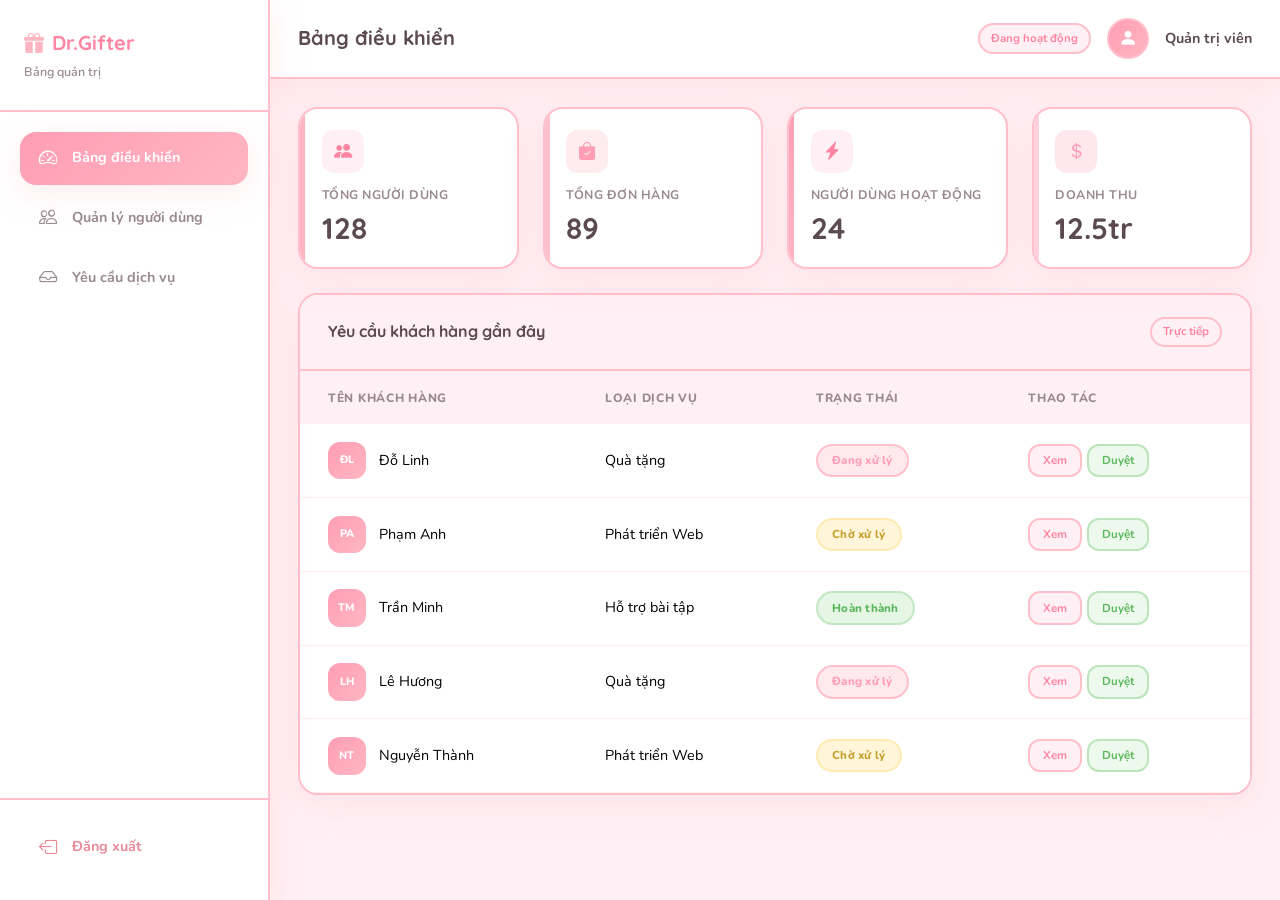
==== admin-dashboard.html @ 42ffdb9e "first commit" ====
<!DOCTYPE html>
<html lang="vi">
<head>
  <meta charset="UTF-8">
  <meta name="viewport" content="width=device-width, initial-scale=1.0">
  <title>Bảng điều khiển - Dr.Gifter</title>
  <link rel="preconnect" href="https://fonts.googleapis.com">
  <link rel="preconnect" href="https://fonts.gstatic.com" crossorigin>
  <link href="https://fonts.googleapis.com/css2?family=Nunito:wght@400;600;700;800&family=Quicksand:wght@500;600;700&display=swap" rel="stylesheet">
  <link href="https://cdn.jsdelivr.net/npm/bootstrap@5.3.3/dist/css/bootstrap.min.css" rel="stylesheet">
  <link rel="stylesheet" href="https://cdn.jsdelivr.net/npm/bootstrap-icons@1.11.3/font/bootstrap-icons.min.css">
  <link rel="stylesheet" href="style.css">
</head>
<body class="admin-dashboard-page">
  <div class="admin-wrapper d-flex">
    <aside class="admin-sidebar" id="adminSidebar">
      <div class="sidebar-header">
        <a href="index.html" class="sidebar-brand">
          <i class="bi bi-gift-fill"></i> Dr.Gifter
        </a>
        <p class="sidebar-subtitle">Bảng quản trị</p>
      </div>
      <nav class="sidebar-nav">
        <a href="#dashboard" class="sidebar-link active" data-section="dashboard">
          <span class="sidebar-link-pill">
            <i class="bi bi-speedometer2"></i>
            <span>Bảng điều khiển</span>
          </span>
        </a>
        <a href="#users" class="sidebar-link" data-section="users">
          <span class="sidebar-link-pill">
            <i class="bi bi-people"></i>
            <span>Quản lý người dùng</span>
          </span>
        </a>
        <a href="#requests" class="sidebar-link" data-section="requests">
          <span class="sidebar-link-pill">
            <i class="bi bi-inbox"></i>
            <span>Yêu cầu dịch vụ</span>
          </span>
        </a>
      </nav>
      <div class="sidebar-footer">
        <a href="admin-login.html" class="sidebar-link logout-link">
          <span class="sidebar-link-pill">
            <i class="bi bi-box-arrow-left"></i>
            <span>Đăng xuất</span>
          </span>
        </a>
      </div>
    </aside>

    <div class="admin-main flex-grow-1">
      <header class="admin-topbar d-flex align-items-center justify-content-between">
        <div class="d-flex align-items-center gap-3">
          <button class="btn sidebar-toggle-btn d-lg-none" id="sidebarToggle" type="button">
            <i class="bi bi-list"></i>
          </button>
          <h1 class="admin-page-title h5 mb-0 fw-bold" id="pageTitle">Bảng điều khiển</h1>
        </div>
        <div class="admin-profile d-flex align-items-center gap-3">
          <span class="admin-status d-none d-md-inline">Đang hoạt động</span>
          <div class="admin-avatar">
            <i class="bi bi-person-fill"></i>
          </div>
          <span class="admin-name d-none d-sm-inline">Quản trị viên</span>
        </div>
      </header>

      <main class="admin-content">
        <section id="dashboardSection" class="content-section active">
          <div class="row g-3 g-xl-4 mb-4">
            <div class="col-6 col-xl-3">
              <div class="metric-glass metric-purple">
                <div class="metric-icon"><i class="bi bi-people-fill"></i></div>
                <p class="metric-label">Tổng người dùng</p>
                <h2 class="metric-value">128</h2>
              </div>
            </div>
            <div class="col-6 col-xl-3">
              <div class="metric-glass metric-cyan">
                <div class="metric-icon"><i class="bi bi-bag-check-fill"></i></div>
                <p class="metric-label">Tổng đơn hàng</p>
                <h2 class="metric-value" id="totalOrdersMetric">89</h2>
              </div>
            </div>
            <div class="col-6 col-xl-3">
              <div class="metric-glass metric-mixed">
                <div class="metric-icon"><i class="bi bi-lightning-charge-fill"></i></div>
                <p class="metric-label">Người dùng hoạt động</p>
                <h2 class="metric-value" id="activeUsersMetric">24</h2>
              </div>
            </div>
            <div class="col-6 col-xl-3">
              <div class="metric-glass metric-green">
                <div class="metric-icon"><i class="bi bi-currency-dollar"></i></div>
                <p class="metric-label">Doanh thu</p>
                <h2 class="metric-value" id="revenueMetric">12,5tr</h2>
              </div>
            </div>
          </div>

          <div class="table-glass">
            <div class="table-glass-header">
              <h2 class="table-glass-title h6 fw-bold mb-0">Yêu cầu khách hàng gần đây</h2>
              <span class="admin-status">Trực tiếp</span>
            </div>
            <div class="table-responsive">
              <table class="table admin-table mb-0" id="requestsTable">
                <thead>
                  <tr>
                    <th>Tên khách hàng</th>
                    <th>Loại dịch vụ</th>
                    <th>Trạng thái</th>
                    <th>Thao tác</th>
                  </tr>
                </thead>
                <tbody id="requestsTableBody"></tbody>
              </table>
            </div>
          </div>
        </section>

        <section id="usersSection" class="content-section">
          <div class="panel-glass">
            <div class="panel-glass-body">
              <h2 class="panel-title h5 fw-bold mb-3">Quản lý người dùng</h2>
              <p class="panel-text mb-0">Quản lý người dùng đã đăng ký, vai trò và trạng thái tài khoản tại đây nhé.</p>
            </div>
          </div>
        </section>

        <section id="requestsSection" class="content-section">
          <div class="panel-glass">
            <div class="panel-glass-body">
              <h2 class="panel-title h5 fw-bold mb-3">Yêu cầu dịch vụ</h2>
              <p class="panel-text mb-0">Xem và quản lý tất cả yêu cầu dịch vụ từ khách hàng.</p>
            </div>
          </div>
        </section>
      </main>
    </div>
  </div>

  <div class="sidebar-overlay" id="sidebarOverlay"></div>

  <script src="https://cdn.jsdelivr.net/npm/bootstrap@5.3.3/dist/js/bootstrap.bundle.min.js"></script>
  <script src="app.js"></script>
</body>
</html>
---- style.css ----
:root {
  --pink-light: #ffc0cb;
  --pink-soft: #ffb6c1;
  --pink-pale: #fff0f5;
  --pink-deep: #ff9eb5;
  --pink-accent: #ff85a2;
  --white: #ffffff;
  --white-soft: #fffafa;
  --text-dark: #5c4a52;
  --text-muted: #9a8a90;
  --glass-border: rgba(255, 182, 193, 0.45);
  --gradient-main: linear-gradient(135deg, #ffb6c1, #ffc0cb, #ffd1dc);
  --gradient-btn: linear-gradient(135deg, #ff9eb5, #ffb6c1);
  --shadow-soft: 0 8px 32px rgba(255, 182, 193, 0.25);
  --shadow-hover: 0 12px 40px rgba(255, 158, 181, 0.35);
  --transition: all 0.3s ease;
  --radius: 20px;
  --radius-sm: 16px;
}

*,
*::before,
*::after {
  box-sizing: border-box;
}

html {
  scroll-behavior: smooth;
}

body {
  font-family: 'Nunito', 'Quicksand', system-ui, sans-serif;
  color: var(--text-dark);
  background-color: var(--pink-pale);
  overflow-x: hidden;
}

::selection {
  background: rgba(255, 182, 193, 0.5);
  color: var(--text-dark);
}

h1, h2, h3, h4, h5, h6 {
  font-family: 'Quicksand', 'Nunito', sans-serif;
  font-weight: 700;
}

.text-gradient {
  background: var(--gradient-main);
  -webkit-background-clip: text;
  -webkit-text-fill-color: transparent;
  background-clip: text;
}

.text-gradient-animated {
  background: linear-gradient(90deg, #ff9eb5, #ffb6c1, #ffc0cb, #ffb6c1);
  background-size: 300% 100%;
  -webkit-background-clip: text;
  -webkit-text-fill-color: transparent;
  background-clip: text;
  animation: gradientShift 5s ease infinite;
}

@keyframes gradientShift {
  0%, 100% { background-position: 0% 50%; }
  50% { background-position: 100% 50%; }
}

.btn-gradient {
  background: var(--gradient-btn);
  border: none;
  color: var(--white);
  font-weight: 700;
  transition: var(--transition);
  border-radius: var(--radius-sm);
}

.btn-gradient:hover {
  color: var(--white);
  transform: translateY(-4px) scale(1.03);
  box-shadow: var(--shadow-hover);
  animation: bounceBtn 0.5s ease;
}

@keyframes bounceBtn {
  0%, 100% { transform: translateY(-4px) scale(1.03); }
  50% { transform: translateY(-8px) scale(1.05); }
}

.mesh-bg {
  position: fixed;
  inset: 0;
  background-image:
    radial-gradient(ellipse at 20% 0%, rgba(255, 192, 203, 0.35) 0%, transparent 55%),
    radial-gradient(ellipse at 80% 100%, rgba(255, 240, 245, 0.6) 0%, transparent 55%),
    radial-gradient(ellipse at 50% 50%, rgba(255, 182, 193, 0.15) 0%, transparent 60%);
  pointer-events: none;
  z-index: 0;
}

.grid-overlay {
  position: fixed;
  inset: 0;
  background-image:
    radial-gradient(circle at 20% 30%, rgba(255, 182, 193, 0.08) 2px, transparent 2px),
    radial-gradient(circle at 80% 70%, rgba(255, 192, 203, 0.06) 2px, transparent 2px);
  background-size: 80px 80px;
  pointer-events: none;
  z-index: 0;
}

.bg-glow {
  position: fixed;
  border-radius: 50%;
  filter: blur(100px);
  opacity: 0.4;
  pointer-events: none;
  z-index: 0;
  animation: floatGlow 8s ease-in-out infinite;
}

.bg-glow-purple {
  width: 400px;
  height: 400px;
  background: var(--pink-light);
  top: -100px;
  right: -80px;
}

.bg-glow-cyan {
  width: 350px;
  height: 350px;
  background: var(--pink-soft);
  bottom: 10%;
  left: -80px;
  animation-delay: -4s;
}

@keyframes floatGlow {
  0%, 100% { transform: translate(0, 0); }
  50% { transform: translate(15px, -15px); }
}

.landing-page {
  position: relative;
  background: var(--pink-pale);
}

.landing-page > section,
.landing-page > footer,
.landing-page > nav {
  position: relative;
  z-index: 1;
}

.glass-nav {
  background: rgba(255, 255, 255, 0.85);
  backdrop-filter: blur(20px);
  -webkit-backdrop-filter: blur(20px);
  border: 2px solid var(--glass-border);
  border-radius: var(--radius);
  margin: 1rem auto 0;
  max-width: calc(100% - 2rem);
  padding: 0.65rem 1.25rem;
  transition: var(--transition);
  box-shadow: var(--shadow-soft);
}

.glass-nav.scrolled {
  background: rgba(255, 255, 255, 0.95);
  box-shadow: var(--shadow-hover);
}

.brand-glow {
  font-family: 'Quicksand', sans-serif;
  font-weight: 800;
  font-size: 1.4rem;
  color: var(--pink-accent) !important;
  text-decoration: none;
  display: flex;
  align-items: center;
  gap: 0.5rem;
  transition: var(--transition);
}

.brand-glow:hover {
  color: var(--pink-deep) !important;
  transform: scale(1.05);
}

.brand-icon {
  color: var(--pink-soft);
  font-size: 1.3rem;
}

.navbar-toggler-custom {
  border-color: var(--glass-border);
  border-radius: 12px;
}

.navbar-toggler-custom .navbar-toggler-icon {
  filter: none;
  background-image: url("data:image/svg+xml,%3csvg xmlns='http://www.w3.org/2000/svg' viewBox='0 0 30 30'%3e%3cpath stroke='rgba%28255, 133, 162, 1%29' stroke-linecap='round' stroke-miterlimit='10' stroke-width='2' d='M4 7h22M4 15h22M4 23h22'/%3e%3c/svg%3e");
}

.nav-link-animated {
  color: var(--text-muted) !important;
  font-weight: 600;
  padding: 0.5rem 1rem !important;
  position: relative;
  transition: var(--transition);
  border-radius: 12px;
}

.nav-link-animated::after {
  content: '';
  position: absolute;
  bottom: 2px;
  left: 50%;
  width: 0;
  height: 3px;
  background: var(--gradient-btn);
  transition: var(--transition);
  transform: translateX(-50%);
  border-radius: 3px;
}

.nav-link-animated:hover,
.nav-link-animated.active {
  color: var(--pink-accent) !important;
}

.nav-link-animated:hover::after,
.nav-link-animated.active::after {
  width: 60%;
}

.nav-link-btn {
  background: var(--gradient-btn);
  border: none;
  border-radius: var(--radius-sm);
  color: var(--white) !important;
  padding: 0.45rem 1.35rem !important;
  margin-top: 0.5rem;
  transition: var(--transition);
  font-weight: 700;
}

@media (min-width: 992px) {
  .nav-link-btn {
    margin-top: 0;
  }
}

.nav-link-btn:hover {
  color: var(--white) !important;
  transform: translateY(-3px) scale(1.05);
  box-shadow: var(--shadow-hover);
}

.hero-section {
  min-height: 100vh;
  padding: 8rem 0 5rem;
  background: transparent;
}

.hero-badge {
  display: inline-block;
  padding: 0.4rem 1.1rem;
  background: var(--white);
  border: 2px solid var(--pink-light);
  border-radius: var(--radius);
  font-size: 0.85rem;
  font-weight: 700;
  color: var(--pink-accent);
  margin-bottom: 1.75rem;
  box-shadow: var(--shadow-soft);
  animation: fadeInUp 0.8s ease forwards;
}

.hero-title {
  line-height: 1.2;
  color: var(--text-dark);
  animation: fadeInUp 0.8s ease 0.15s forwards;
  opacity: 0;
}

.hero-description {
  color: var(--text-muted);
  max-width: 34rem;
  font-size: 1.1rem;
  line-height: 1.8;
  animation: fadeInUp 0.8s ease 0.3s forwards;
  opacity: 0;
}

.hero-cta-wrap {
  animation: fadeInUp 0.8s ease 0.45s forwards;
  opacity: 0;
}

@keyframes fadeInUp {
  from {
    opacity: 0;
    transform: translateY(20px);
  }
  to {
    opacity: 1;
    transform: translateY(0);
  }
}

.cta-button {
  padding: 0.9rem 2.5rem;
  border-radius: var(--radius);
  font-size: 1rem;
}

.pulse-glow {
  animation: pulseGlow 2.5s ease-in-out infinite;
}

@keyframes pulseGlow {
  0%, 100% {
    box-shadow: 0 6px 25px rgba(255, 182, 193, 0.4);
  }
  50% {
    box-shadow: 0 10px 40px rgba(255, 158, 181, 0.55);
  }
}

.hero-visual {
  position: relative;
  width: 320px;
  height: 320px;
  display: flex;
  align-items: center;
  justify-content: center;
  animation: fadeInUp 1s ease 0.5s forwards;
  opacity: 0;
}

.hero-ring {
  position: absolute;
  border-radius: 50%;
  border: 2px dashed var(--pink-light);
}

.hero-ring-1 {
  width: 100%;
  height: 100%;
  animation: spinSlow 25s linear infinite;
}

.hero-ring-2 {
  width: 78%;
  height: 78%;
  border-color: var(--pink-soft);
  animation: spinSlow 18s linear infinite reverse;
}

.hero-ring-3 {
  width: 55%;
  height: 55%;
  border-style: solid;
  border-color: rgba(255, 192, 203, 0.5);
  animation: spinSlow 12s linear infinite;
}

@keyframes spinSlow {
  from { transform: rotate(0deg); }
  to { transform: rotate(360deg); }
}

.hero-icon-wrap {
  width: 140px;
  height: 140px;
  display: flex;
  align-items: center;
  justify-content: center;
  background: var(--white);
  border: 3px solid var(--pink-light);
  border-radius: 50%;
  font-size: 4rem;
  color: var(--pink-accent);
  box-shadow: var(--shadow-soft);
  animation: iconBounce 3s ease-in-out infinite;
}

@keyframes iconBounce {
  0%, 100% { transform: translateY(0); }
  50% { transform: translateY(-8px); }
}

.services-section {
  padding: 6rem 0;
  background: linear-gradient(180deg, transparent 0%, rgba(255, 240, 245, 0.8) 100%);
}

.section-badge {
  display: inline-block;
  font-size: 0.8rem;
  font-weight: 700;
  text-transform: uppercase;
  letter-spacing: 0.1em;
  color: var(--pink-accent);
  padding: 0.35rem 1rem;
  background: var(--white);
  border-radius: var(--radius);
  border: 2px solid var(--pink-light);
}

.section-title {
  font-size: 2.25rem;
  color: var(--text-dark);
}

.section-subtitle {
  color: var(--text-muted);
  font-size: 1.05rem;
  max-width: 28rem;
  margin: 0 auto;
}

.glass-card {
  background: var(--white);
  border: 2px solid var(--pink-light);
  border-radius: var(--radius);
  transition: var(--transition);
  overflow: hidden;
  box-shadow: var(--shadow-soft);
}

.service-card:hover {
  transform: translateY(-10px) scale(1.03);
  border-color: var(--pink-soft);
  box-shadow: var(--shadow-hover);
  animation: cardBounce 0.4s ease;
}

@keyframes cardBounce {
  0%, 100% { transform: translateY(-10px) scale(1.03); }
  50% { transform: translateY(-14px) scale(1.04); }
}

.service-card-inner {
  height: 100%;
}

.service-icon {
  width: 4.5rem;
  height: 4.5rem;
  margin: 0 auto;
  display: flex;
  align-items: center;
  justify-content: center;
  border-radius: var(--radius-sm);
  font-size: 1.6rem;
  color: var(--white);
  transition: var(--transition);
}

.service-card:hover .service-icon {
  transform: scale(1.15) rotate(-5deg);
}

.service-icon-purple {
  background: linear-gradient(135deg, #ffb6c1, #ffc0cb);
  box-shadow: 0 6px 20px rgba(255, 182, 193, 0.5);
}

.service-icon-cyan {
  background: linear-gradient(135deg, #ffc0cb, #ffd1dc);
  box-shadow: 0 6px 20px rgba(255, 192, 203, 0.5);
}

.service-icon-mixed {
  background: var(--gradient-main);
  box-shadow: 0 6px 20px rgba(255, 158, 181, 0.4);
}

.service-title {
  color: var(--text-dark);
  margin-bottom: 0.75rem;
}

.service-text {
  color: var(--text-muted);
  font-size: 0.95rem;
  line-height: 1.7;
  margin-bottom: 0;
}

.stats-section {
  padding: 5rem 0;
  background: var(--white-soft);
  position: relative;
}

.stat-glass {
  padding: 2rem 1.25rem;
  background: var(--white);
  border: 2px solid var(--pink-light);
  border-radius: var(--radius);
  transition: var(--transition);
  box-shadow: var(--shadow-soft);
}

.stat-glass:hover {
  border-color: var(--pink-soft);
  transform: translateY(-6px) scale(1.02);
  box-shadow: var(--shadow-hover);
}

.stat-number {
  font-family: 'Quicksand', sans-serif;
  font-size: 2.75rem;
  font-weight: 800;
  margin-bottom: 0.5rem;
  line-height: 1;
}

.glow-text {
  background: var(--gradient-main);
  -webkit-background-clip: text;
  -webkit-text-fill-color: transparent;
  background-clip: text;
}

.stat-label {
  color: var(--text-muted);
  font-size: 0.9rem;
  font-weight: 600;
}

.site-footer {
  background: var(--white);
  border-top: 2px solid var(--pink-light);
  padding: 2rem 0;
}

.social-links {
  display: flex;
  gap: 0.85rem;
  justify-content: center;
}

@media (min-width: 768px) {
  .social-links {
    justify-content: flex-start;
  }
}

.social-link {
  display: inline-flex;
  align-items: center;
  justify-content: center;
  width: 2.85rem;
  height: 2.85rem;
  border-radius: var(--radius-sm);
  background: var(--pink-pale);
  border: 2px solid var(--pink-light);
  color: var(--pink-accent);
  font-size: 1.15rem;
  text-decoration: none;
  transition: var(--transition);
}

.social-link:hover {
  color: var(--white);
  background: var(--gradient-btn);
  border-color: transparent;
  transform: translateY(-4px) scale(1.1);
  box-shadow: var(--shadow-hover);
}

.copyright {
  color: var(--text-muted);
  font-size: 0.85rem;
}

.auth-page,
.admin-auth-page {
  min-height: 100vh;
  background: linear-gradient(160deg, #fff0f5 0%, #ffffff 40%, #fff5f8 100%);
  position: relative;
  overflow: hidden;
}

.auth-page .container,
.admin-auth-page .container {
  position: relative;
  z-index: 2;
}

.auth-bg-shape {
  position: fixed;
  border-radius: 50%;
  filter: blur(80px);
  opacity: 0.5;
  pointer-events: none;
  animation: authFloat 10s ease-in-out infinite;
  z-index: 1;
}

.auth-bg-shape-1 {
  width: 350px;
  height: 350px;
  background: var(--pink-light);
  top: -80px;
  right: -60px;
}

.auth-bg-shape-2 {
  width: 300px;
  height: 300px;
  background: var(--pink-soft);
  bottom: -80px;
  left: -80px;
  animation-delay: -5s;
}

.auth-bg-shape-3 {
  width: 200px;
  height: 200px;
  background: #ffd1dc;
  top: 45%;
  left: 55%;
  transform: translate(-50%, -50%);
  opacity: 0.35;
  animation-delay: -2.5s;
}

.auth-bg-shape-4 {
  width: 280px;
  height: 280px;
  background: var(--pink-light);
  top: 25%;
  left: 15%;
  opacity: 0.4;
  animation-delay: -7s;
}

@keyframes authFloat {
  0%, 100% { transform: translate(0, 0); }
  33% { transform: translate(12px, -15px); }
  66% { transform: translate(-8px, 12px); }
}

.glass-auth-card {
  background: var(--white);
  border: 2px solid var(--pink-light);
  border-radius: var(--radius);
  box-shadow: var(--shadow-soft);
  transition: var(--transition);
  animation: cardFloat 6s ease-in-out infinite;
}

@keyframes cardFloat {
  0%, 100% { transform: translateY(0); }
  50% { transform: translateY(-6px); }
}

.glass-auth-card:hover {
  border-color: var(--pink-soft);
  box-shadow: var(--shadow-hover);
}

.auth-brand {
  font-family: 'Quicksand', sans-serif;
  font-weight: 800;
  font-size: 1.5rem;
  color: var(--pink-accent);
  text-decoration: none;
  display: inline-flex;
  align-items: center;
  gap: 0.5rem;
  transition: var(--transition);
}

.auth-brand i {
  color: var(--pink-soft);
}

.auth-brand:hover {
  color: var(--pink-deep);
}

.auth-title {
  color: var(--text-dark);
}

.auth-subtitle {
  color: var(--text-muted);
  font-size: 0.95rem;
  margin-bottom: 0;
}

.floating-group {
  position: relative;
}

.floating-group label {
  position: absolute;
  left: 1rem;
  top: 50%;
  transform: translateY(-50%);
  color: var(--text-muted);
  font-size: 0.95rem;
  font-weight: 600;
  pointer-events: none;
  transition: var(--transition);
}

.glass-input {
  background: var(--pink-pale);
  border: 2px solid var(--pink-light);
  border-radius: var(--radius-sm);
  color: var(--text-dark);
  padding: 1.05rem 1rem;
  height: auto;
  transition: var(--transition);
}

.glass-input:focus {
  background: var(--white);
  border-color: var(--pink-soft);
  color: var(--text-dark);
  box-shadow: 0 0 0 4px rgba(255, 182, 193, 0.35), 0 0 20px rgba(255, 192, 203, 0.4);
  outline: none;
}

.glass-input:focus + label,
.glass-input:not(:placeholder-shown) + label {
  top: 0;
  left: 0.75rem;
  font-size: 0.72rem;
  background: var(--white);
  padding: 0 0.4rem;
  color: var(--pink-accent);
  font-weight: 700;
}

.glass-check {
  background-color: var(--pink-pale);
  border-color: var(--pink-light);
  border-radius: 6px;
}

.glass-check:checked {
  background-color: var(--pink-accent);
  border-color: var(--pink-accent);
}

.auth-check-label {
  color: var(--text-muted);
  font-size: 0.9rem;
  font-weight: 600;
}

.auth-submit-btn {
  padding: 0.9rem;
  border-radius: var(--radius-sm);
  font-weight: 700;
  font-size: 1rem;
}

.auth-link {
  color: var(--pink-accent);
  text-decoration: none;
  font-weight: 700;
  transition: var(--transition);
}

.auth-link:hover {
  color: var(--pink-deep);
}

.auth-footer-text {
  color: var(--text-muted);
  font-size: 0.9rem;
}

.admin-shield-icon {
  width: 4rem;
  height: 4rem;
  margin: 0 auto;
  display: flex;
  align-items: center;
  justify-content: center;
  background: var(--gradient-btn);
  border-radius: var(--radius-sm);
  font-size: 1.75rem;
  color: var(--white);
  box-shadow: var(--shadow-soft);
}

.admin-glass-card {
  border-color: var(--pink-soft);
}

.admin-dashboard-page {
  background: var(--pink-pale);
  min-height: 100vh;
}

.admin-wrapper {
  min-height: 100vh;
}

.admin-sidebar {
  width: 270px;
  background: var(--white);
  border-right: 2px solid var(--pink-light);
  display: flex;
  flex-direction: column;
  position: fixed;
  top: 0;
  left: 0;
  height: 100vh;
  z-index: 1040;
  transform: translateX(-100%);
  transition: var(--transition);
  box-shadow: var(--shadow-soft);
}

.admin-sidebar.show {
  transform: translateX(0);
}

@media (min-width: 992px) {
  .admin-sidebar {
    transform: translateX(0);
    position: sticky;
    top: 0;
  }
}

.sidebar-header {
  padding: 1.75rem 1.5rem;
  border-bottom: 2px solid var(--pink-light);
}

.sidebar-brand {
  font-family: 'Quicksand', sans-serif;
  font-weight: 800;
  font-size: 1.25rem;
  color: var(--pink-accent);
  text-decoration: none;
  display: flex;
  align-items: center;
  gap: 0.5rem;
}

.sidebar-brand i {
  color: var(--pink-soft);
}

.sidebar-subtitle {
  color: var(--text-muted);
  font-size: 0.78rem;
  margin: 0.3rem 0 0;
  font-weight: 600;
}

.sidebar-nav {
  flex: 1;
  padding: 1.25rem 0.75rem;
}

.sidebar-link {
  display: block;
  text-decoration: none;
  margin-bottom: 0.4rem;
  padding: 0 0.5rem;
}

.sidebar-link-pill {
  display: flex;
  align-items: center;
  gap: 0.85rem;
  padding: 0.8rem 1.1rem;
  border-radius: var(--radius-sm);
  color: var(--text-muted);
  font-size: 0.9rem;
  font-weight: 700;
  transition: var(--transition);
}

.sidebar-link-pill i {
  font-size: 1.15rem;
  width: 1.3rem;
  text-align: center;
}

.sidebar-link:hover .sidebar-link-pill {
  color: var(--pink-accent);
  background: var(--pink-pale);
}

.sidebar-link.active .sidebar-link-pill {
  background: var(--gradient-btn);
  color: var(--white);
  box-shadow: var(--shadow-soft);
}

.sidebar-footer {
  padding: 1.25rem 0.75rem;
  border-top: 2px solid var(--pink-light);
}

.logout-link .sidebar-link-pill {
  color: #e88a9a;
}

.logout-link:hover .sidebar-link-pill {
  background: rgba(255, 182, 193, 0.2);
  color: #e88a9a;
}

.admin-main {
  min-height: 100vh;
  width: 100%;
  background: var(--pink-pale);
}

@media (min-width: 992px) {
  .admin-main {
    width: calc(100% - 270px);
  }
}

.admin-topbar {
  background: var(--white);
  border-bottom: 2px solid var(--pink-light);
  padding: 1.1rem 1.75rem;
  position: sticky;
  top: 0;
  z-index: 100;
  box-shadow: var(--shadow-soft);
}

.sidebar-toggle-btn {
  background: var(--pink-pale);
  border: 2px solid var(--pink-light);
  color: var(--pink-accent);
  padding: 0.45rem 0.7rem;
  border-radius: var(--radius-sm);
  transition: var(--transition);
}

.sidebar-toggle-btn:hover {
  background: var(--pink-light);
  color: var(--white);
}

.admin-page-title {
  color: var(--text-dark);
}

.admin-profile {
  color: var(--text-dark);
}

.admin-status {
  font-size: 0.72rem;
  color: var(--pink-accent);
  background: var(--pink-pale);
  border: 2px solid var(--pink-light);
  padding: 0.3rem 0.7rem;
  border-radius: var(--radius);
  font-weight: 700;
}

.admin-avatar {
  width: 2.6rem;
  height: 2.6rem;
  display: flex;
  align-items: center;
  justify-content: center;
  background: var(--gradient-btn);
  border-radius: 50%;
  font-size: 1.15rem;
  color: var(--white);
  border: 2px solid var(--pink-light);
}

.admin-name {
  font-size: 0.9rem;
  font-weight: 700;
  color: var(--text-dark);
}

.admin-content {
  padding: 1.75rem;
  max-width: 1400px;
}

.metric-glass {
  background: var(--white);
  border: 2px solid var(--pink-light);
  border-radius: var(--radius);
  padding: 1.35rem;
  transition: var(--transition);
  position: relative;
  overflow: hidden;
  box-shadow: var(--shadow-soft);
}

.metric-glass::before {
  content: '';
  position: absolute;
  top: 0;
  left: 0;
  width: 5px;
  height: 100%;
  border-radius: 5px 0 0 5px;
}

.metric-glass:hover {
  transform: translateY(-5px) scale(1.02);
  border-color: var(--pink-soft);
  box-shadow: var(--shadow-hover);
}

.metric-purple::before { background: #ffb6c1; }
.metric-cyan::before { background: #ffc0cb; }
.metric-mixed::before { background: var(--gradient-btn); }
.metric-green::before { background: #ffd1dc; }

.metric-icon {
  width: 2.65rem;
  height: 2.65rem;
  display: flex;
  align-items: center;
  justify-content: center;
  border-radius: 12px;
  font-size: 1.15rem;
  margin-bottom: 0.85rem;
}

.metric-purple .metric-icon {
  background: var(--pink-pale);
  color: var(--pink-accent);
}

.metric-cyan .metric-icon {
  background: rgba(255, 192, 203, 0.3);
  color: var(--pink-deep);
}

.metric-mixed .metric-icon {
  background: var(--pink-pale);
  color: var(--pink-accent);
}

.metric-green .metric-icon {
  background: rgba(255, 209, 220, 0.5);
  color: var(--pink-deep);
}

.metric-label {
  color: var(--text-muted);
  font-size: 0.78rem;
  margin-bottom: 0.3rem;
  font-weight: 700;
  text-transform: uppercase;
  letter-spacing: 0.04em;
}

.metric-value {
  font-family: 'Quicksand', sans-serif;
  font-size: 1.85rem;
  font-weight: 800;
  color: var(--text-dark);
  margin: 0;
}

.table-glass {
  background: var(--white);
  border: 2px solid var(--pink-light);
  border-radius: var(--radius);
  overflow: hidden;
  box-shadow: var(--shadow-soft);
}

.table-glass-header {
  padding: 1.35rem 1.75rem;
  border-bottom: 2px solid var(--pink-light);
  display: flex;
  align-items: center;
  justify-content: space-between;
  background: var(--pink-pale);
}

.table-glass-title {
  color: var(--text-dark);
}

.admin-table {
  color: var(--text-dark);
  margin: 0;
}

.admin-table thead th {
  background: var(--pink-pale);
  color: var(--text-muted);
  font-size: 0.75rem;
  font-weight: 800;
  text-transform: uppercase;
  letter-spacing: 0.06em;
  border: none;
  padding: 1.1rem 1.75rem;
}

.admin-table tbody td {
  padding: 1.1rem 1.75rem;
  border-color: rgba(255, 182, 193, 0.25);
  vertical-align: middle;
  font-size: 0.9rem;
}

.admin-table tbody tr {
  transition: var(--transition);
}

.admin-table tbody tr:nth-child(even) {
  background: rgba(255, 240, 245, 0.5);
}

.admin-table tbody tr:hover {
  background: rgba(255, 192, 203, 0.15);
}

.client-cell {
  display: flex;
  align-items: center;
  gap: 0.85rem;
}

.client-avatar {
  width: 2.35rem;
  height: 2.35rem;
  display: flex;
  align-items: center;
  justify-content: center;
  background: var(--gradient-btn);
  border-radius: 12px;
  font-size: 0.68rem;
  font-weight: 800;
  color: var(--white);
  flex-shrink: 0;
}

.status-badge {
  display: inline-block;
  padding: 0.38rem 0.9rem;
  border-radius: var(--radius);
  font-size: 0.72rem;
  font-weight: 800;
  letter-spacing: 0.02em;
}

.status-pending {
  background: rgba(255, 230, 150, 0.35);
  color: #c9a030;
  border: 2px solid rgba(255, 220, 120, 0.4);
}

.status-progress {
  background: rgba(255, 192, 203, 0.35);
  color: var(--pink-deep);
  border: 2px solid var(--pink-light);
}

.status-completed {
  background: rgba(180, 230, 180, 0.35);
  color: #5cb85c;
  border: 2px solid rgba(140, 210, 140, 0.4);
}

.btn-action {
  font-size: 0.72rem;
  padding: 0.38rem 0.8rem;
  border-radius: 12px;
  font-weight: 700;
  transition: var(--transition);
  margin-right: 0.35rem;
}

.btn-action-view {
  background: var(--pink-pale);
  border: 2px solid var(--pink-light);
  color: var(--pink-accent);
}

.btn-action-view:hover {
  border-color: var(--pink-soft);
  color: var(--white);
  background: var(--pink-soft);
}

.btn-action-approve {
  background: rgba(180, 230, 180, 0.25);
  border: 2px solid rgba(140, 210, 140, 0.5);
  color: #5cb85c;
}

.btn-action-approve:hover {
  background: rgba(140, 210, 140, 0.4);
  color: #4a9e4a;
}

.panel-glass {
  background: var(--white);
  border: 2px solid var(--pink-light);
  border-radius: var(--radius);
  box-shadow: var(--shadow-soft);
}

.panel-glass-body {
  padding: 2.5rem;
}

.panel-title {
  color: var(--text-dark);
}

.panel-text {
  color: var(--text-muted);
  line-height: 1.8;
}

.content-section {
  display: none;
  animation: sectionFade 0.35s ease;
}

.content-section.active {
  display: block;
}

@keyframes sectionFade {
  from { opacity: 0; transform: translateY(8px); }
  to { opacity: 1; transform: translateY(0); }
}

.sidebar-overlay {
  display: none;
  position: fixed;
  inset: 0;
  background: rgba(255, 182, 193, 0.3);
  backdrop-filter: blur(4px);
  z-index: 1030;
}

.sidebar-overlay.show {
  display: block;
}

@media (min-width: 992px) {
  .sidebar-overlay {
    display: none !important;
  }
}

.form-alert {
  font-size: 0.875rem;
  border-radius: var(--radius-sm);
  font-weight: 600;
}

.form-alert.alert-success {
  background: rgba(180, 230, 180, 0.3);
  color: #5cb85c;
  border: 2px solid rgba(140, 210, 140, 0.4);
}

.form-alert.alert-danger {
  background: rgba(255, 182, 193, 0.3);
  color: #e88a9a;
  border: 2px solid var(--pink-light);
}

@media (max-width: 767px) {
  .hero-title {
    font-size: 2rem;
  }

  .section-title {
    font-size: 1.85rem;
  }

  .stat-number {
    font-size: 2rem;
  }

  .glass-nav {
    border-radius: var(--radius-sm);
    margin: 0.5rem auto 0;
  }

  .admin-table thead {
    display: none;
  }

  .admin-table tbody tr {
    display: block;
    margin-bottom: 1rem;
    border: 2px solid var(--pink-light);
    border-radius: var(--radius-sm);
    padding: 0.5rem;
    background: var(--white);
  }

  .admin-table tbody td {
    display: flex;
    justify-content: space-between;
    align-items: center;
    padding: 0.65rem 1rem;
    border: none;
  }

  .admin-table tbody td::before {
    content: attr(data-label);
    font-weight: 800;
    color: var(--text-muted);
    font-size: 0.7rem;
    text-transform: uppercase;
  }

  .admin-table tbody td:last-child {
    justify-content: flex-start;
    gap: 0.5rem;
  }
}

.services-page {
  position: relative;
  background: var(--pink-pale);
}

.services-page > nav,
.services-page > main,
.services-page > footer {
  position: relative;
  z-index: 1;
}

.services-main {
  padding: 7rem 0 4rem;
}

.services-header {
  margin-bottom: 2.5rem;
}

.search-section {
  display: flex;
  flex-wrap: wrap;
  align-items: center;
  justify-content: center;
  gap: 1.25rem;
  margin-bottom: 2.5rem;
}

.search-bar-wrap {
  position: relative;
  flex: 1;
  min-width: 260px;
  max-width: 560px;
}

.search-icon {
  position: absolute;
  left: 1.25rem;
  top: 50%;
  transform: translateY(-50%);
  color: var(--pink-accent);
  font-size: 1.1rem;
  pointer-events: none;
}

.search-input {
  width: 100%;
  padding: 1rem 1.25rem 1rem 3rem;
  border: 2px solid var(--pink-light);
  border-radius: 50px;
  background: var(--white);
  color: var(--text-dark);
  font-size: 0.95rem;
  font-weight: 600;
  box-shadow: var(--shadow-soft);
  transition: var(--transition);
}

.search-input:focus {
  outline: none;
  border-color: var(--pink-soft);
  box-shadow: 0 0 0 4px rgba(255, 182, 193, 0.35), var(--shadow-soft);
}

.search-input::placeholder {
  color: var(--text-muted);
  font-weight: 500;
}

.free-toggle-wrap {
  display: flex;
  align-items: center;
  gap: 0.75rem;
  background: var(--white);
  padding: 0.65rem 1.1rem;
  border-radius: 50px;
  border: 2px solid var(--pink-light);
  box-shadow: var(--shadow-soft);
}

.free-toggle-label {
  font-weight: 700;
  color: var(--pink-accent);
  font-size: 0.9rem;
  margin: 0;
}

.free-toggle {
  position: relative;
  display: inline-block;
  width: 48px;
  height: 26px;
  margin: 0;
  cursor: pointer;
}

.free-toggle input {
  opacity: 0;
  width: 0;
  height: 0;
}

.free-toggle-slider {
  position: absolute;
  inset: 0;
  background: var(--pink-pale);
  border: 2px solid var(--pink-light);
  border-radius: 50px;
  transition: var(--transition);
}

.free-toggle-slider::before {
  content: '';
  position: absolute;
  width: 18px;
  height: 18px;
  left: 2px;
  bottom: 2px;
  background: var(--white);
  border-radius: 50%;
  box-shadow: 0 2px 6px rgba(255, 158, 181, 0.4);
  transition: var(--transition);
}

.free-toggle input:checked + .free-toggle-slider {
  background: var(--gradient-btn);
  border-color: var(--pink-soft);
}

.free-toggle input:checked + .free-toggle-slider::before {
  transform: translateX(22px);
}

.product-col {
  transition: var(--transition);
}

.product-col.product-hidden {
  display: none;
}

.product-card {
  background: var(--white);
  border: 2px solid var(--pink-light);
  border-radius: var(--radius);
  overflow: hidden;
  box-shadow: var(--shadow-soft);
  height: 100%;
  display: flex;
  flex-direction: column;
  transition: var(--transition);
}

.product-card:hover {
  transform: translateY(-8px) scale(1.02);
  border-color: var(--pink-soft);
  box-shadow: var(--shadow-hover);
}

.product-preview {
  height: 180px;
  display: flex;
  align-items: center;
  justify-content: center;
  font-size: 3.5rem;
  color: var(--white);
}

.product-preview-1 {
  background: linear-gradient(135deg, #ffb6c1, #ffc0cb);
}

.product-preview-2 {
  background: linear-gradient(135deg, #ff9eb5, #ffb6c1);
}

.product-preview-3 {
  background: linear-gradient(135deg, #ffc0cb, #ffd1dc);
}

.product-preview-4 {
  background: linear-gradient(135deg, #a8e6cf, #b5ead7);
}

.product-preview-5 {
  background: linear-gradient(135deg, #ffd1dc, #ffb6c1);
}

.product-preview-6 {
  background: linear-gradient(135deg, #c9b1ff, #e2c9ff);
}

.product-title {
  font-size: 1.1rem;
  font-weight: 800;
  color: var(--text-dark);
  padding: 1.1rem 1.25rem 0.5rem;
  margin: 0;
}

.product-desc {
  font-size: 0.88rem;
  color: var(--text-muted);
  line-height: 1.65;
  padding: 0 1.25rem;
  margin: 0;
  flex-grow: 1;
}

.product-btn-group {
  display: flex;
  flex-wrap: wrap;
  gap: 0.5rem;
  padding: 1rem 1.25rem 1.25rem;
}

.btn-product {
  flex: 1;
  min-width: calc(33% - 0.35rem);
  padding: 0.45rem 0.5rem;
  border: none;
  border-radius: 12px;
  font-size: 0.72rem;
  font-weight: 800;
  transition: var(--transition);
  cursor: pointer;
}

.btn-product:hover {
  transform: translateY(-2px) scale(1.05);
}

.btn-video {
  background: rgba(255, 150, 150, 0.25);
  color: #e87070;
  border: 2px solid rgba(255, 150, 150, 0.4);
}

.btn-video:hover {
  background: rgba(255, 150, 150, 0.4);
  box-shadow: 0 4px 15px rgba(255, 150, 150, 0.3);
}

.btn-contact {
  background: rgba(130, 210, 200, 0.25);
  color: #4db8a8;
  border: 2px solid rgba(130, 210, 200, 0.45);
}

.btn-contact:hover {
  background: rgba(130, 210, 200, 0.4);
  box-shadow: 0 4px 15px rgba(130, 210, 200, 0.3);
}

.btn-demo {
  background: rgba(180, 120, 180, 0.2);
  color: #9b5da8;
  border: 2px solid rgba(180, 120, 180, 0.35);
}

.btn-demo:hover {
  background: rgba(180, 120, 180, 0.35);
  box-shadow: 0 4px 15px rgba(180, 120, 180, 0.25);
}

.no-results {
  display: none;
  color: var(--text-muted);
  font-weight: 700;
  padding: 2rem 0;
  font-size: 1rem;
}

.pagination-section {
  display: flex;
  align-items: center;
  justify-content: center;
  gap: 0.5rem;
  margin-top: 3rem;
  flex-wrap: wrap;
}

.pagination-item {
  min-width: 40px;
  height: 40px;
  padding: 0 0.5rem;
  border: 2px solid var(--pink-light);
  border-radius: 50%;
  background: var(--white);
  color: var(--text-muted);
  font-weight: 700;
  font-size: 0.9rem;
  cursor: pointer;
  transition: var(--transition);
  display: inline-flex;
  align-items: center;
  justify-content: center;
}

.pagination-item:hover {
  border-color: var(--pink-soft);
  color: var(--pink-accent);
  transform: scale(1.08);
}

.pagination-item.active {
  background: var(--gradient-btn);
  border-color: transparent;
  color: var(--white);
  box-shadow: var(--shadow-soft);
  transform: scale(1.1);
}

.pagination-prev,
.pagination-next {
  border-radius: 50px;
  min-width: 44px;
}

.pagination-dots {
  color: var(--text-muted);
  font-weight: 800;
  padding: 0 0.25rem;
  user-select: none;
}

@media (max-width: 575px) {
  .btn-product {
    min-width: 100%;
  }

  .search-section {
    flex-direction: column;
  }

  .search-bar-wrap {
    max-width: 100%;
  }
}

.user-profile-link {
  display: flex !important;
  align-items: center;
  gap: 0.5rem;
  padding: 0.35rem 0.85rem !important;
  background: var(--pink-pale);
  border: 2px solid var(--pink-light);
  border-radius: 50px;
  transition: var(--transition);
}

.user-profile-link:hover {
  background: var(--white);
  border-color: var(--pink-soft);
  transform: scale(1.03);
}

.user-nav-avatar {
  width: 2rem;
  height: 2rem;
  display: flex;
  align-items: center;
  justify-content: center;
  background: var(--gradient-btn);
  border-radius: 50%;
  color: var(--white);
  font-size: 0.95rem;
}

.user-nav-name {
  font-weight: 700;
  color: var(--pink-accent);
  font-size: 0.88rem;
}

.btn-buy {
  background: rgba(130, 210, 200, 0.3);
  color: #3da896;
  border: 2px solid rgba(130, 210, 200, 0.5);
}

.btn-buy:hover {
  background: rgba(130, 210, 200, 0.5);
  color: #2d9686;
  box-shadow: 0 4px 15px rgba(130, 210, 200, 0.35);
}

.purchase-modal {
  position: fixed;
  inset: 0;
  background: rgba(255, 182, 193, 0.35);
  backdrop-filter: blur(6px);
  display: flex;
  align-items: center;
  justify-content: center;
  z-index: 2000;
  opacity: 0;
  visibility: hidden;
  transition: var(--transition);
  padding: 1rem;
}

.purchase-modal.show {
  opacity: 1;
  visibility: visible;
}

.purchase-modal-card {
  background: var(--white);
  border: 2px solid var(--pink-light);
  border-radius: var(--radius);
  padding: 2.5rem 2rem;
  max-width: 380px;
  width: 100%;
  text-align: center;
  box-shadow: var(--shadow-hover);
  transform: scale(0.9);
  transition: var(--transition);
}

.purchase-modal.show .purchase-modal-card {
  transform: scale(1);
}

.purchase-modal-icon {
  width: 4.5rem;
  height: 4.5rem;
  margin: 0 auto 1.25rem;
  display: flex;
  align-items: center;
  justify-content: center;
  background: var(--gradient-btn);
  border-radius: 50%;
  font-size: 2rem;
  color: var(--white);
  box-shadow: var(--shadow-soft);
}

.purchase-modal-title {
  font-size: 1.35rem;
  font-weight: 800;
  color: var(--text-dark);
  margin-bottom: 0.75rem;
}

.purchase-modal-text {
  color: var(--text-muted);
  font-size: 0.95rem;
  margin-bottom: 1.5rem;
  line-height: 1.6;
}

.user-dashboard-page {
  position: relative;
  background: var(--pink-pale);
}

.user-dashboard-page > nav,
.user-dashboard-page > main,
.user-dashboard-page > footer {
  position: relative;
  z-index: 1;
}

.user-dashboard-main {
  padding: 7rem 0 4rem;
}

.user-dashboard-header {
  margin-bottom: 2.5rem;
}

.user-profile-card {
  background: var(--white);
  border: 2px solid var(--pink-light);
  border-radius: var(--radius);
  padding: 2rem;
  text-align: center;
  box-shadow: var(--shadow-soft);
  height: 100%;
}

.user-profile-avatar {
  width: 5rem;
  height: 5rem;
  margin: 0 auto 1rem;
  display: flex;
  align-items: center;
  justify-content: center;
  background: var(--gradient-btn);
  border-radius: 50%;
  font-size: 2.25rem;
  color: var(--white);
  box-shadow: var(--shadow-soft);
}

.user-profile-name {
  font-size: 1.25rem;
  font-weight: 800;
  color: var(--text-dark);
  margin-bottom: 0.25rem;
}

.user-profile-email {
  color: var(--text-muted);
  font-size: 0.9rem;
  margin-bottom: 0;
}

.btn-outline-pink {
  background: var(--pink-pale);
  border: 2px solid var(--pink-light);
  color: var(--pink-accent);
  font-weight: 700;
  border-radius: var(--radius-sm);
  padding: 0.65rem;
  transition: var(--transition);
}

.btn-outline-pink:hover {
  background: var(--pink-light);
  color: var(--white);
  border-color: var(--pink-soft);
}

.user-spending-card {
  background: var(--white);
  border: 2px solid var(--pink-light);
  border-radius: var(--radius);
  padding: 2rem;
  box-shadow: var(--shadow-soft);
  height: 100%;
  display: flex;
  flex-direction: column;
  justify-content: center;
}

.user-spending-icon {
  width: 3rem;
  height: 3rem;
  display: flex;
  align-items: center;
  justify-content: center;
  background: var(--pink-pale);
  border-radius: var(--radius-sm);
  color: var(--pink-accent);
  font-size: 1.35rem;
  margin-bottom: 1rem;
}

.user-spending-label {
  font-size: 0.8rem;
  font-weight: 800;
  text-transform: uppercase;
  letter-spacing: 0.06em;
  color: var(--text-muted);
  margin-bottom: 0.35rem;
}

.user-spending-value {
  font-family: 'Quicksand', sans-serif;
  font-size: 2.5rem;
  font-weight: 800;
  background: var(--gradient-main);
  -webkit-background-clip: text;
  -webkit-text-fill-color: transparent;
  background-clip: text;
  margin-bottom: 0.5rem;
}

.user-spending-note {
  color: var(--text-muted);
  font-size: 0.88rem;
  margin: 0;
}

.user-panel-card {
  background: var(--white);
  border: 2px solid var(--pink-light);
  border-radius: var(--radius);
  padding: 1.75rem;
  box-shadow: var(--shadow-soft);
  height: 100%;
}

.user-panel-title {
  font-size: 1.1rem;
  font-weight: 800;
  color: var(--text-dark);
  margin-bottom: 1.5rem;
}

.user-history-table {
  color: var(--text-dark);
  margin: 0;
}

.user-history-table thead th {
  background: var(--pink-pale);
  color: var(--text-muted);
  font-size: 0.75rem;
  font-weight: 800;
  text-transform: uppercase;
  letter-spacing: 0.05em;
  border: none;
  padding: 0.85rem 1rem;
}

.user-history-table tbody td {
  padding: 0.9rem 1rem;
  border-color: rgba(255, 182, 193, 0.25);
  vertical-align: middle;
  font-size: 0.88rem;
}

.user-history-table tbody tr:nth-child(even) {
  background: rgba(255, 240, 245, 0.5);
}

.empty-history {
  color: var(--text-muted);
  font-weight: 600;
  padding: 2rem !important;
}

@media (max-width: 767px) {
  .user-history-table thead {
    display: none;
  }

  .user-history-table tbody tr {
    display: block;
    margin-bottom: 1rem;
    border: 2px solid var(--pink-light);
    border-radius: var(--radius-sm);
    padding: 0.5rem;
  }

  .user-history-table tbody td {
    display: flex;
    justify-content: space-between;
    align-items: center;
    padding: 0.6rem 0.75rem;
    border: none;
  }

  .user-history-table tbody td::before {
    content: attr(data-label);
    font-weight: 800;
    color: var(--text-muted);
    font-size: 0.7rem;
    text-transform: uppercase;
  }
}

.login-lock-banner {
  display: none;
  background: linear-gradient(135deg, #c71585, #db2777);
  color: var(--white);
  border-radius: var(--radius-sm);
  padding: 1rem 1.15rem;
  font-size: 0.88rem;
  font-weight: 700;
  line-height: 1.6;
  margin-bottom: 1.25rem;
  box-shadow: 0 8px 30px rgba(199, 21, 133, 0.35);
  text-align: center;
}

.form-locked {
  opacity: 0.75;
  pointer-events: none;
}

.form-locked .login-lock-banner {
  pointer-events: auto;
}

.floating-decor {
  position: fixed;
  inset: 0;
  pointer-events: none;
  z-index: 0;
  overflow: hidden;
}

.decor-heart,
.decor-cloud,
.decor-star {
  position: absolute;
  opacity: 0.35;
}

.decor-heart {
  color: var(--pink-soft);
  animation: floatDecor 7s ease-in-out infinite;
}

.decor-cloud {
  color: var(--white);
  opacity: 0.5;
  animation: floatDecor 9s ease-in-out infinite;
}

.decor-star {
  color: var(--pink-light);
  animation: twinkleDecor 4s ease-in-out infinite;
}

.decor-heart-1 { font-size: 1.5rem; top: 15%; left: 8%; animation-delay: 0s; }
.decor-heart-2 { font-size: 2rem; top: 60%; left: 5%; animation-delay: -2s; }
.decor-heart-3 { font-size: 1.25rem; top: 35%; right: 10%; animation-delay: -4s; }
.decor-cloud-1 { font-size: 3rem; top: 10%; right: 15%; animation-delay: -1s; }
.decor-cloud-2 { font-size: 2.5rem; bottom: 20%; left: 12%; animation-delay: -3s; }
.decor-cloud-3 { font-size: 2rem; top: 45%; right: 5%; animation-delay: -5s; }
.decor-star-1 { font-size: 1rem; top: 25%; left: 20%; animation-delay: -1.5s; }
.decor-star-2 { font-size: 1.2rem; bottom: 30%; right: 20%; animation-delay: -2.5s; }

@keyframes floatDecor {
  0%, 100% { transform: translateY(0) rotate(0deg); }
  50% { transform: translateY(-20px) rotate(5deg); }
}

@keyframes twinkleDecor {
  0%, 100% { opacity: 0.2; transform: scale(1); }
  50% { opacity: 0.6; transform: scale(1.2); }
}

.welcome-banner {
  display: inline-flex;
  align-items: center;
  gap: 0.75rem;
  background: var(--white);
  border: 2px solid var(--pink-light);
  border-radius: 50px;
  padding: 0.65rem 1.5rem;
  margin-bottom: 1.75rem;
  box-shadow: var(--shadow-soft);
  animation: welcomePulse 3s ease-in-out infinite;
}

.welcome-banner i {
  color: var(--pink-accent);
  font-size: 1.1rem;
}

.welcome-text {
  font-weight: 700;
  font-size: 0.92rem;
  color: var(--pink-accent);
}

@keyframes welcomePulse {
  0%, 100% { box-shadow: var(--shadow-soft); }
  50% { box-shadow: var(--shadow-hover); }
}

.hero-feature-pills {
  display: flex;
  flex-wrap: wrap;
  gap: 0.65rem;
}

.hero-pill {
  display: inline-flex;
  align-items: center;
  gap: 0.4rem;
  background: var(--white);
  border: 2px solid var(--pink-light);
  border-radius: 50px;
  padding: 0.4rem 1rem;
  font-size: 0.82rem;
  font-weight: 700;
  color: var(--text-dark);
  transition: var(--transition);
}

.hero-pill i {
  color: var(--pink-accent);
}

.bounce-hover {
  transition: var(--transition);
}

.bounce-hover:hover {
  transform: translateY(-5px) scale(1.02);
}

.btn-outline-cute {
  background: var(--white);
  border: 2px solid var(--pink-soft);
  color: var(--pink-accent);
  font-weight: 700;
  border-radius: var(--radius-sm);
  transition: var(--transition);
}

.btn-outline-cute:hover {
  background: var(--pink-pale);
  border-color: var(--pink-accent);
  color: var(--pink-deep);
  transform: translateY(-4px) scale(1.03);
  box-shadow: var(--shadow-hover);
}

.gradient-divider {
  height: 4px;
  max-width: 200px;
  margin: 0 auto;
  background: var(--gradient-main);
  border-radius: 4px;
  box-shadow: 0 2px 15px rgba(255, 182, 193, 0.4);
}

.tutorial-section {
  background: linear-gradient(180deg, var(--pink-pale) 0%, var(--white-soft) 50%, var(--pink-pale) 100%);
  position: relative;
}

.tutorial-timeline {
  max-width: 820px;
  margin: 0 auto;
  position: relative;
}

.tutorial-timeline::before {
  content: '';
  position: absolute;
  left: 1.35rem;
  top: 0;
  bottom: 0;
  width: 3px;
  background: linear-gradient(180deg, var(--pink-light), var(--pink-soft), var(--pink-light));
  border-radius: 3px;
}

.tutorial-step {
  display: flex;
  gap: 1.25rem;
  margin-bottom: 2rem;
  position: relative;
}

.tutorial-step:last-child {
  margin-bottom: 0;
}

.tutorial-step-number {
  flex-shrink: 0;
  width: 2.75rem;
  height: 2.75rem;
  display: flex;
  align-items: center;
  justify-content: center;
  background: var(--gradient-btn);
  color: var(--white);
  font-family: 'Quicksand', sans-serif;
  font-weight: 800;
  font-size: 1.1rem;
  border-radius: 50%;
  box-shadow: var(--shadow-soft);
  z-index: 1;
  border: 3px solid var(--white);
}

.tutorial-step-card {
  flex: 1;
  background: var(--white);
  border: 2px solid var(--pink-light);
  border-radius: var(--radius);
  padding: 1.5rem 1.75rem;
  box-shadow: var(--shadow-soft);
}

.tutorial-step-title {
  font-size: 1.1rem;
  font-weight: 800;
  color: var(--text-dark);
  margin-bottom: 0.85rem;
}

.tutorial-step-text {
  color: var(--text-muted);
  font-size: 0.92rem;
  line-height: 1.75;
  margin-bottom: 0;
}

.tutorial-step-note {
  color: var(--pink-accent);
  font-size: 0.88rem;
  font-weight: 600;
  line-height: 1.7;
  margin-top: 0.85rem;
  margin-bottom: 0;
  padding: 0.75rem 1rem;
  background: var(--pink-pale);
  border-radius: var(--radius-sm);
  border-left: 4px solid var(--pink-soft);
}

.tutorial-step-icon-row {
  display: flex;
  gap: 0.75rem;
  margin-top: 1.15rem;
}

.tutorial-util-icon {
  width: 2.75rem;
  height: 2.75rem;
  display: flex;
  align-items: center;
  justify-content: center;
  background: var(--pink-pale);
  border: 2px solid var(--pink-light);
  border-radius: var(--radius-sm);
  color: var(--pink-accent);
  font-size: 1.15rem;
  transition: var(--transition);
}

.tutorial-step:hover .tutorial-util-icon {
  transform: scale(1.1);
  background: var(--gradient-btn);
  color: var(--white);
  border-color: transparent;
}

.tutorial-preview-grid {
  display: grid;
  grid-template-columns: repeat(3, 1fr);
  gap: 0.85rem;
  margin-top: 1.25rem;
}

.tutorial-preview-box {
  display: flex;
  flex-direction: column;
  align-items: center;
  justify-content: center;
  gap: 0.5rem;
  padding: 1.25rem 0.75rem;
  background: var(--pink-pale);
  border: 2px dashed var(--pink-light);
  border-radius: var(--radius-sm);
  text-align: center;
  transition: var(--transition);
}

.tutorial-preview-box i {
  font-size: 1.75rem;
  color: var(--pink-accent);
}

.tutorial-preview-box span {
  font-size: 0.72rem;
  font-weight: 700;
  color: var(--text-muted);
}

.tutorial-preview-box:hover {
  border-style: solid;
  border-color: var(--pink-soft);
  transform: translateY(-4px);
  box-shadow: var(--shadow-soft);
}

@media (max-width: 767px) {
  .tutorial-timeline::before {
    left: 1.1rem;
  }

  .tutorial-step-number {
    width: 2.35rem;
    height: 2.35rem;
    font-size: 0.95rem;
  }

  .tutorial-step-card {
    padding: 1.15rem;
  }

  .tutorial-preview-grid {
    grid-template-columns: 1fr;
  }

  .welcome-banner {
    flex-wrap: wrap;
    justify-content: center;
    text-align: center;
  }
}
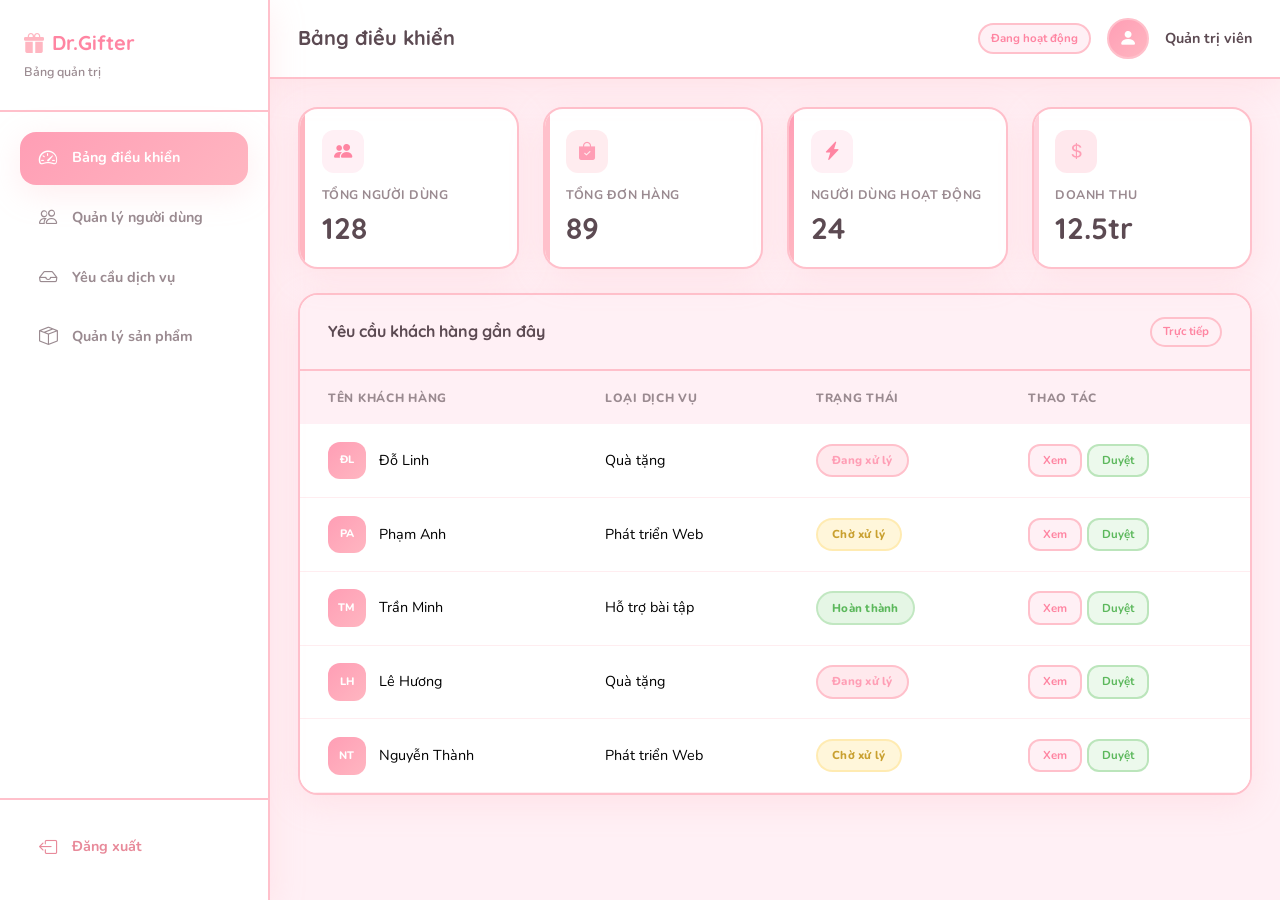
==== commit 8b2eeb00: "add admin product management feature" ====
--- a/admin-dashboard.html
+++ b/admin-dashboard.html
@@ -39,6 +39,12 @@
             <span>Yêu cầu dịch vụ</span>
           </span>
         </a>
+        <a href="#products" class="sidebar-link" data-section="products">
+          <span class="sidebar-link-pill">
+            <i class="bi bi-box-seam"></i>
+            <span>Quản lý sản phẩm</span>
+          </span>
+        </a>
       </nav>
       <div class="sidebar-footer">
         <a href="admin-login.html" class="sidebar-link logout-link">
@@ -122,10 +128,22 @@
         </section>
 
         <section id="usersSection" class="content-section">
-          <div class="panel-glass">
-            <div class="panel-glass-body">
-              <h2 class="panel-title h5 fw-bold mb-3">Quản lý người dùng</h2>
-              <p class="panel-text mb-0">Quản lý người dùng đã đăng ký, vai trò và trạng thái tài khoản tại đây nhé.</p>
+          <div class="table-glass">
+            <div class="table-glass-header">
+              <h2 class="table-glass-title h6 fw-bold mb-0">Quản lý người dùng</h2>
+              <span class="admin-status">Trực tiếp</span>
+            </div>
+            <div class="table-responsive">
+              <table class="table admin-table mb-0" id="usersTable">
+                <thead>
+                  <tr>
+                    <th>Họ và tên</th>
+                    <th>Email</th>
+                    <th>Trạng thái</th>
+                  </tr>
+                </thead>
+                <tbody id="usersTableBody"></tbody>
+              </table>
             </div>
           </div>
         </section>
@@ -138,6 +156,61 @@
             </div>
           </div>
         </section>
+
+        <section id="productsSection" class="content-section">
+          <div class="row g-4">
+            <div class="col-lg-5">
+              <div class="panel-glass admin-product-form-card">
+                <div class="panel-glass-body">
+                  <h2 class="panel-title h5 fw-bold mb-4">Thêm sản phẩm mới</h2>
+                  <form id="addProductForm">
+                    <div class="floating-group mb-4">
+                      <input type="text" class="form-control glass-input" id="productNameInput" placeholder=" " required>
+                      <label for="productNameInput">Tên sản phẩm</label>
+                    </div>
+                    <div class="floating-group mb-4">
+                      <input type="number" class="form-control glass-input" id="productPriceInput" placeholder=" " min="0" required>
+                      <label for="productPriceInput">Giá sản phẩm</label>
+                    </div>
+                    <div class="floating-group mb-4">
+                      <input type="url" class="form-control glass-input" id="productVideoUrlInput" placeholder=" " required>
+                      <label for="productVideoUrlInput">Đường dẫn Video Demo</label>
+                    </div>
+                    <div class="floating-group mb-4">
+                      <input type="url" class="form-control glass-input" id="productDemoUrlInput" placeholder=" " required>
+                      <label for="productDemoUrlInput">Đường dẫn Xem thử Demo</label>
+                    </div>
+                    <div class="floating-group mb-4">
+                      <textarea class="form-control glass-input glass-textarea" id="productDescriptionInput" placeholder=" " rows="3" required></textarea>
+                      <label for="productDescriptionInput">Mô tả ngắn</label>
+                    </div>
+                    <button type="submit" class="btn btn-gradient w-100">Thêm sản phẩm mới</button>
+                  </form>
+                </div>
+              </div>
+            </div>
+            <div class="col-lg-7">
+              <div class="table-glass">
+                <div class="table-glass-header">
+                  <h2 class="table-glass-title h6 fw-bold mb-0">Danh sách sản phẩm tùy chỉnh</h2>
+                  <span class="admin-status">Trực tiếp</span>
+                </div>
+                <div class="table-responsive">
+                  <table class="table admin-table mb-0" id="adminProductsTable">
+                    <thead>
+                      <tr>
+                        <th>Tên sản phẩm</th>
+                        <th>Giá</th>
+                        <th>Hành động</th>
+                      </tr>
+                    </thead>
+                    <tbody id="adminProductsTableBody"></tbody>
+                  </table>
+                </div>
+              </div>
+            </div>
+          </div>
+        </section>
       </main>
     </div>
   </div>
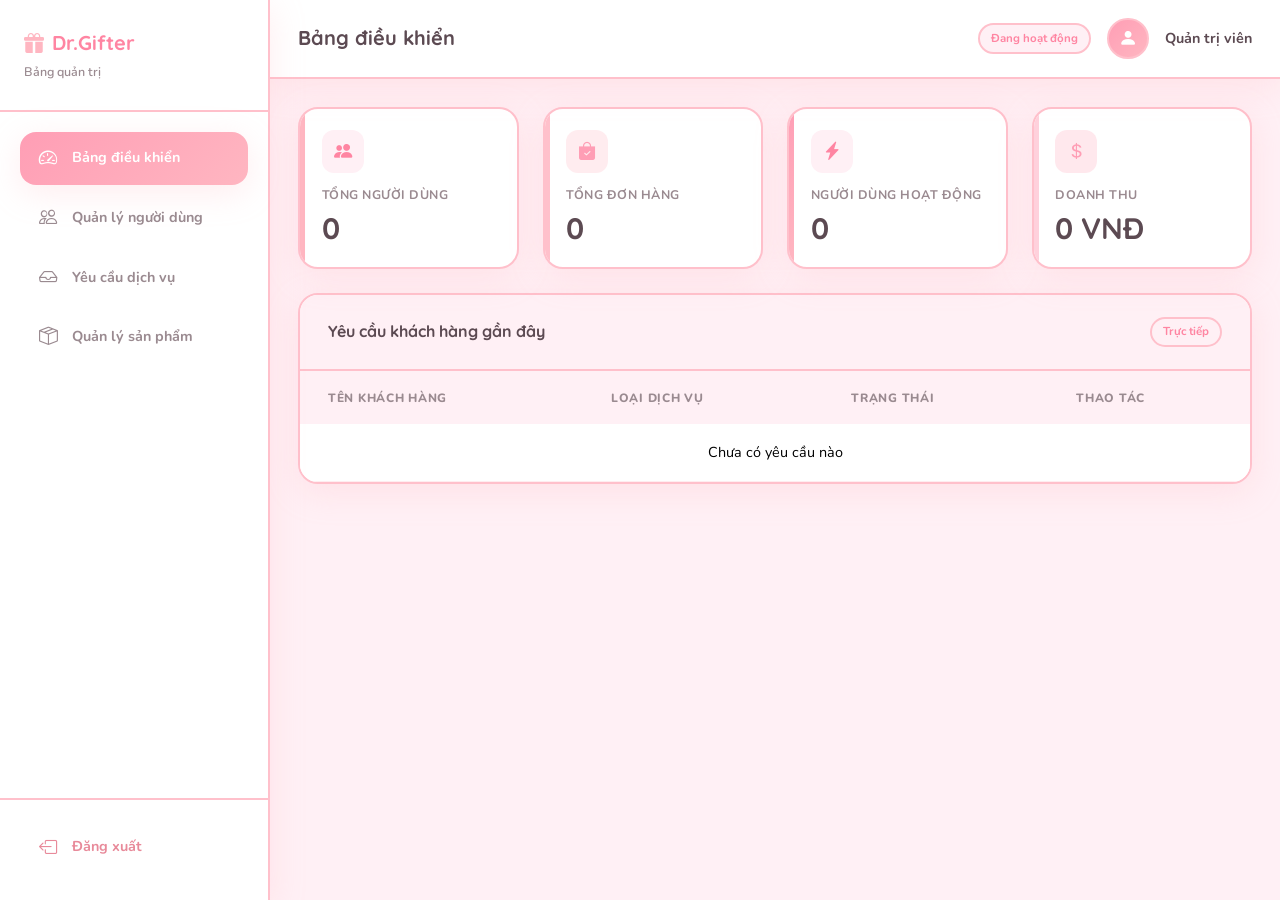
==== commit 2b291113: "completed admin core system" ====
--- a/admin-dashboard.html
+++ b/admin-dashboard.html
@@ -80,28 +80,28 @@
               <div class="metric-glass metric-purple">
                 <div class="metric-icon"><i class="bi bi-people-fill"></i></div>
                 <p class="metric-label">Tổng người dùng</p>
-                <h2 class="metric-value">128</h2>
+                <h2 class="metric-value" id="totalUsersMetric">0</h2>
               </div>
             </div>
             <div class="col-6 col-xl-3">
               <div class="metric-glass metric-cyan">
                 <div class="metric-icon"><i class="bi bi-bag-check-fill"></i></div>
                 <p class="metric-label">Tổng đơn hàng</p>
-                <h2 class="metric-value" id="totalOrdersMetric">89</h2>
+                <h2 class="metric-value" id="totalOrdersMetric">0</h2>
               </div>
             </div>
             <div class="col-6 col-xl-3">
               <div class="metric-glass metric-mixed">
                 <div class="metric-icon"><i class="bi bi-lightning-charge-fill"></i></div>
                 <p class="metric-label">Người dùng hoạt động</p>
-                <h2 class="metric-value" id="activeUsersMetric">24</h2>
+                <h2 class="metric-value" id="activeUsersMetric">0</h2>
               </div>
             </div>
             <div class="col-6 col-xl-3">
               <div class="metric-glass metric-green">
                 <div class="metric-icon"><i class="bi bi-currency-dollar"></i></div>
                 <p class="metric-label">Doanh thu</p>
-                <h2 class="metric-value" id="revenueMetric">12,5tr</h2>
+                <h2 class="metric-value" id="revenueMetric">0 VNĐ</h2>
               </div>
             </div>
           </div>
@@ -130,7 +130,7 @@
         <section id="usersSection" class="content-section">
           <div class="table-glass">
             <div class="table-glass-header">
-              <h2 class="table-glass-title h6 fw-bold mb-0">Quản lý người dùng</h2>
+              <h2 class="table-glass-title h6 fw-bold mb-0">Danh sách thành viên đăng ký</h2>
               <span class="admin-status">Trực tiếp</span>
             </div>
             <div class="table-responsive">
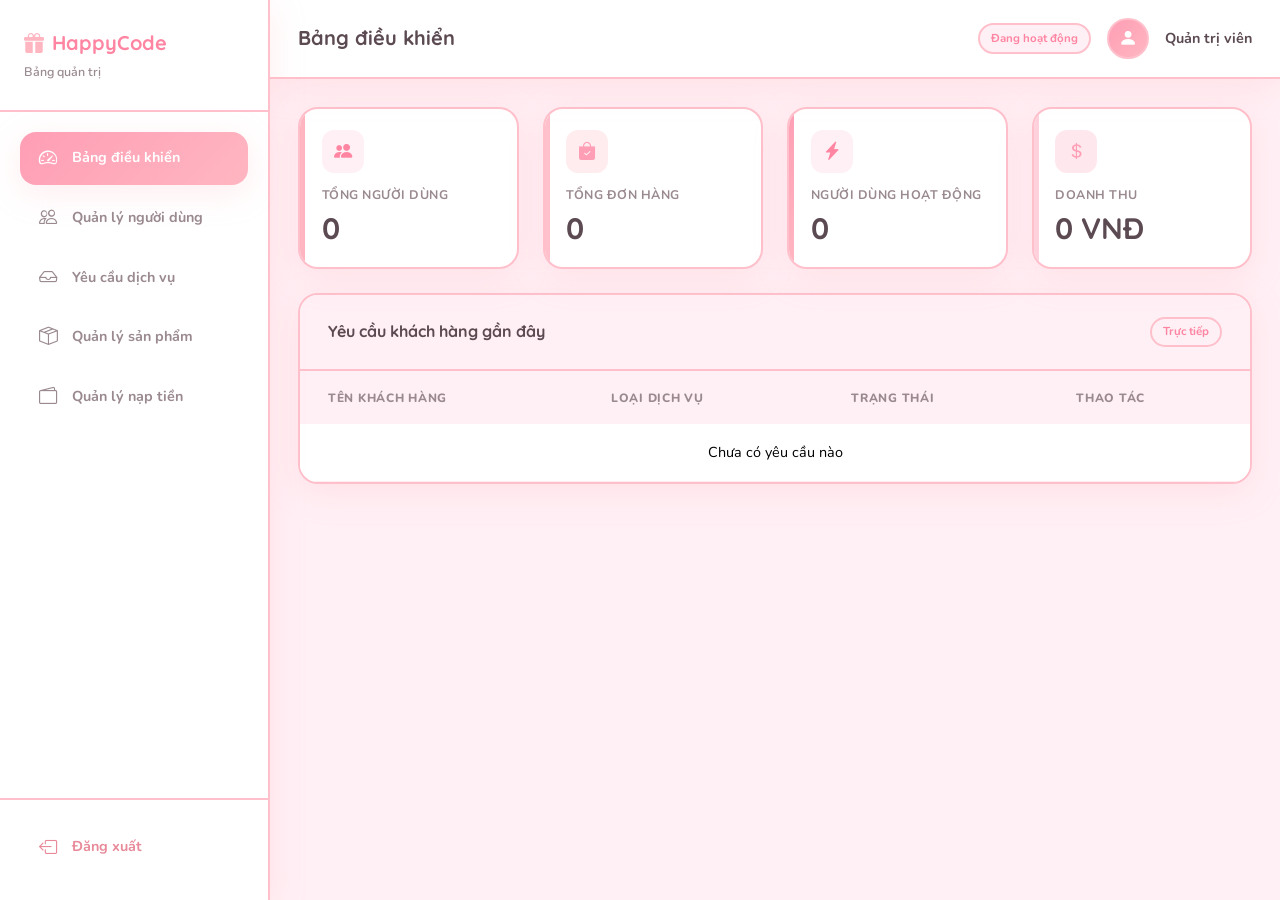
==== commit 61d9557f: "add deposit system and kawaii heart purchase modal" ====
--- a/admin-dashboard.html
+++ b/admin-dashboard.html
@@ -3,7 +3,7 @@
 <head>
   <meta charset="UTF-8">
   <meta name="viewport" content="width=device-width, initial-scale=1.0">
-  <title>Bảng điều khiển - Dr.Gifter</title>
+  <title>Bảng điều khiển - HappyCode</title>
   <link rel="preconnect" href="https://fonts.googleapis.com">
   <link rel="preconnect" href="https://fonts.gstatic.com" crossorigin>
   <link href="https://fonts.googleapis.com/css2?family=Nunito:wght@400;600;700;800&family=Quicksand:wght@500;600;700&display=swap" rel="stylesheet">
@@ -16,7 +16,7 @@
     <aside class="admin-sidebar" id="adminSidebar">
       <div class="sidebar-header">
         <a href="index.html" class="sidebar-brand">
-          <i class="bi bi-gift-fill"></i> Dr.Gifter
+        <i class="bi bi-gift-fill"></i> HappyCode
         </a>
         <p class="sidebar-subtitle">Bảng quản trị</p>
       </div>
@@ -43,6 +43,12 @@
           <span class="sidebar-link-pill">
             <i class="bi bi-box-seam"></i>
             <span>Quản lý sản phẩm</span>
+          </span>
+        </a>
+        <a href="#deposits" class="sidebar-link" data-section="deposits">
+          <span class="sidebar-link-pill">
+            <i class="bi bi-wallet2"></i>
+            <span>Quản lý nạp tiền</span>
           </span>
         </a>
       </nav>
@@ -211,6 +217,30 @@
             </div>
           </div>
         </section>
+
+        <section id="depositsSection" class="content-section">
+          <div class="table-glass">
+            <div class="table-glass-header">
+              <h2 class="table-glass-title h6 fw-bold mb-0">Yêu cầu nạp tiền từ khách hàng</h2>
+              <span class="admin-status">Trực tiếp</span>
+            </div>
+            <div class="table-responsive">
+              <table class="table admin-table mb-0" id="depositRequestsTable">
+                <thead>
+                  <tr>
+                    <th>Khách hàng</th>
+                    <th>Email</th>
+                    <th>Số tiền</th>
+                    <th>Mã giao dịch</th>
+                    <th>Trạng thái</th>
+                    <th>Thao tác</th>
+                  </tr>
+                </thead>
+                <tbody id="depositRequestsTableBody"></tbody>
+              </table>
+            </div>
+          </div>
+        </section>
       </main>
     </div>
   </div>
--- a/style.css
+++ b/style.css
@@ -1495,6 +1495,18 @@
   box-shadow: var(--shadow-hover);
 }
 
+.product-price {
+  margin: 0.6rem 1.1rem 0.4rem;
+  padding: 0.35rem 0.75rem;
+  border-radius: 999px;
+  display: inline-block;
+  font-size: 0.82rem;
+  font-weight: 800;
+  color: var(--pink-accent);
+  background: var(--pink-pale);
+  border: 2px solid var(--pink-light);
+}
+
 .product-preview {
   height: 180px;
   display: flex;
@@ -1741,6 +1753,122 @@
 .purchase-modal.show {
   opacity: 1;
   visibility: visible;
+}
+
+.code-info-modal {
+  position: fixed;
+  inset: 0;
+  background: rgba(255, 182, 193, 0.35);
+  backdrop-filter: blur(4px);
+  display: flex;
+  align-items: center;
+  justify-content: center;
+  padding: 1rem;
+  z-index: 1200;
+  opacity: 0;
+  visibility: hidden;
+  transition: var(--transition);
+}
+
+.code-info-modal.show {
+  opacity: 1;
+  visibility: visible;
+}
+
+.code-info-card {
+  width: min(500px, 100%);
+  background: var(--white);
+  border: 2px solid var(--pink-light);
+  border-radius: 24px;
+  box-shadow: var(--shadow-hover);
+  padding: 1.3rem;
+}
+
+.code-info-title {
+  margin-bottom: 1rem;
+  font-weight: 800;
+  color: var(--pink-accent);
+}
+
+.code-info-line {
+  margin-bottom: 0.7rem;
+  color: var(--text-dark);
+}
+
+.wallet-balance-box {
+  background: var(--pink-pale);
+  border: 2px solid var(--pink-light);
+  border-radius: 26px;
+  padding: 1rem 1.2rem;
+  box-shadow: var(--shadow-soft);
+}
+
+.wallet-balance-label {
+  font-weight: 700;
+  color: var(--text-muted);
+}
+
+.wallet-balance-value {
+  color: var(--pink-accent);
+  font-weight: 800;
+}
+
+.purchase-confirm-modal {
+  position: fixed;
+  inset: 0;
+  z-index: 1300;
+  display: flex;
+  align-items: center;
+  justify-content: center;
+  background: rgba(255, 192, 203, 0.35);
+  backdrop-filter: blur(6px);
+  padding: 1rem;
+  opacity: 0;
+  visibility: hidden;
+  transition: var(--transition);
+}
+
+.purchase-confirm-modal.show {
+  opacity: 1;
+  visibility: visible;
+}
+
+.purchase-confirm-card {
+  width: min(520px, 100%);
+  background: #fff;
+  border: 3px solid var(--pink-soft);
+  border-radius: 34px;
+  padding: 1.4rem;
+  box-shadow: var(--shadow-hover);
+  text-align: center;
+}
+
+.purchase-confirm-decor {
+  font-size: 1.2rem;
+  margin-bottom: 0.5rem;
+}
+
+.purchase-confirm-title {
+  font-size: 1.3rem;
+  font-weight: 800;
+  color: var(--pink-accent);
+  margin-bottom: 0.55rem;
+}
+
+.purchase-confirm-text {
+  color: var(--text-dark);
+  margin-bottom: 1rem;
+}
+
+.purchase-confirm-actions {
+  display: flex;
+  gap: 0.7rem;
+  justify-content: center;
+}
+
+.purchase-confirm-btn {
+  border-radius: 18px;
+  min-width: 155px;
 }
 
 .purchase-modal-card {
